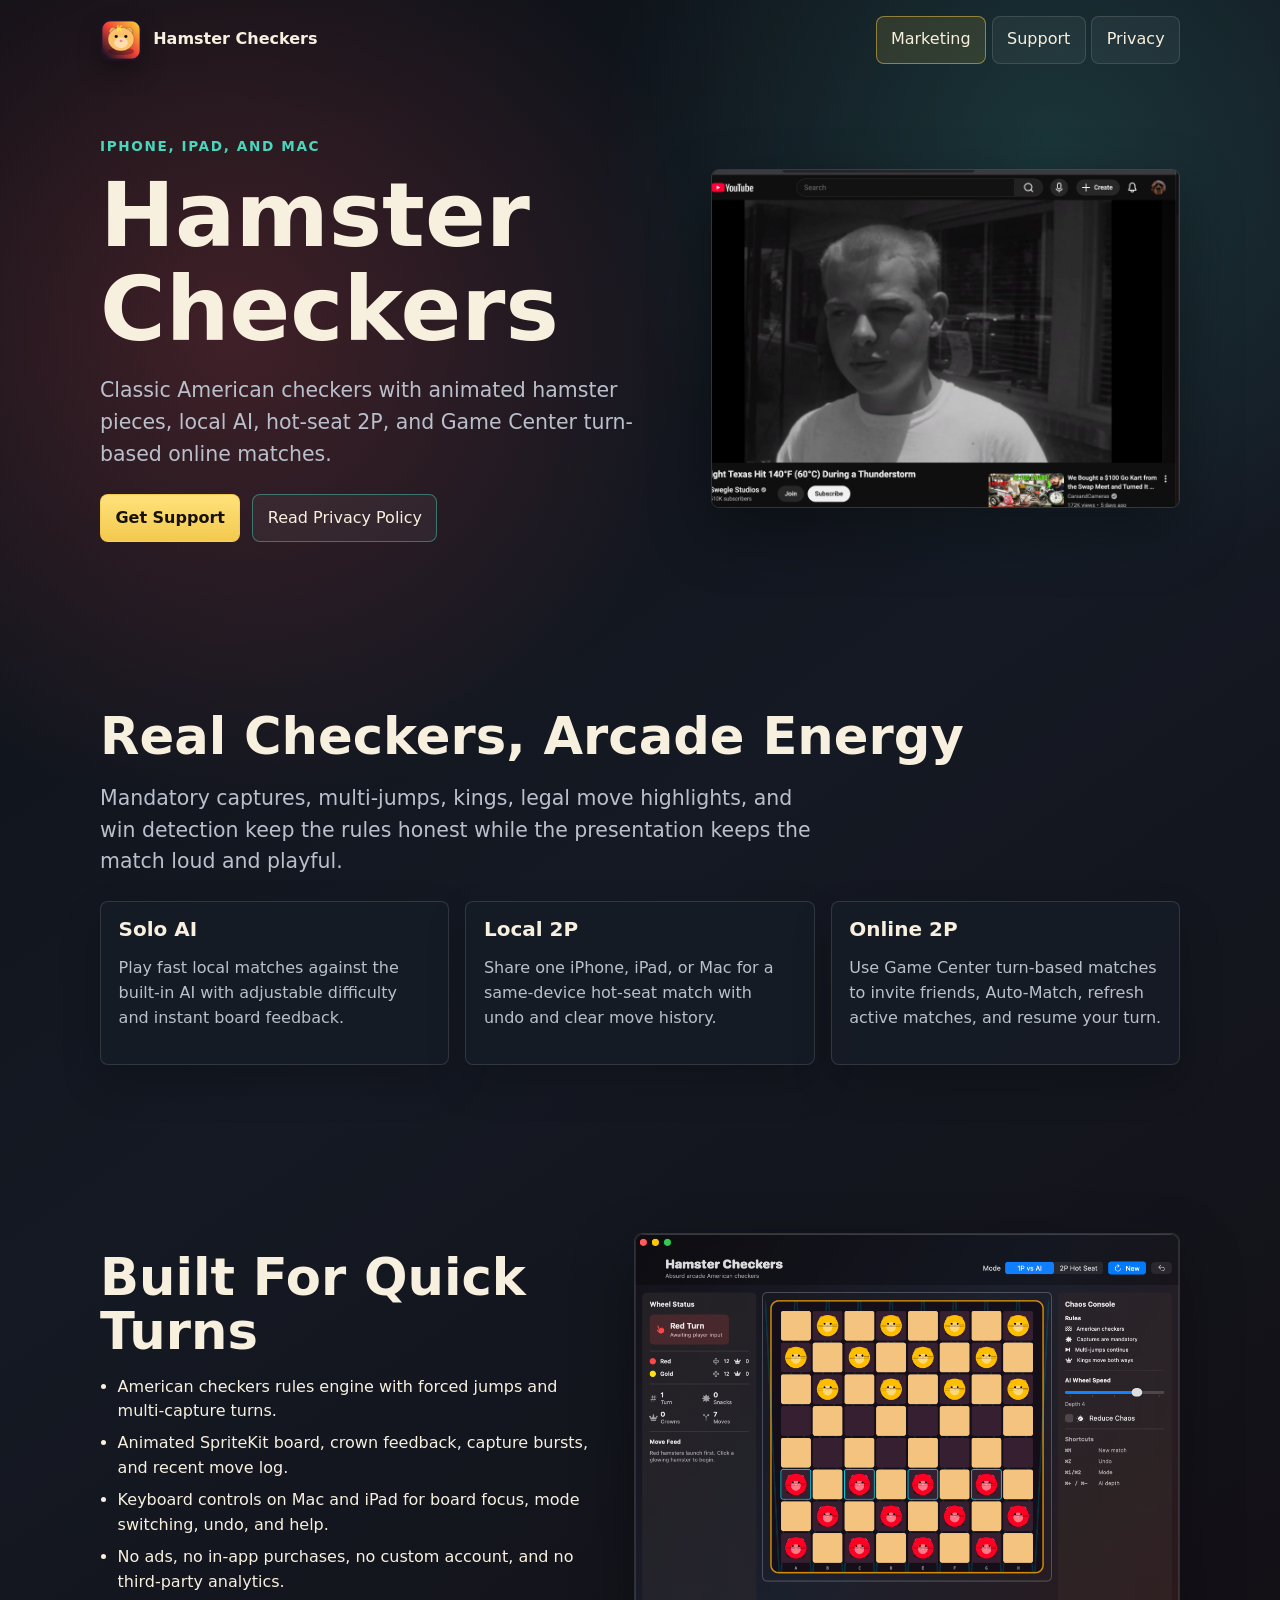
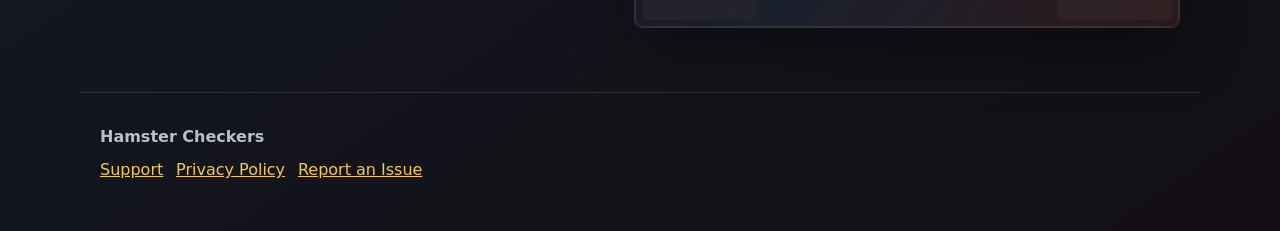
==== docs/index.html @ 631168ce "Add Hamster Checkers public pages" ====
<!doctype html>
<html lang="en">
<head>
  <meta charset="utf-8">
  <meta name="viewport" content="width=device-width, initial-scale=1">
  <meta name="description" content="Hamster Checkers is a native American checkers game for iPhone, iPad, and Mac with solo AI, local 2P, and Game Center online turn-based play.">
  <title>Hamster Checkers</title>
  <link rel="stylesheet" href="styles.css">
</head>
<body>
  <header class="site-header">
    <a class="brand" href="index.html">
      <img src="assets/hamster-checkers-icon.png" alt="">
      <span>Hamster Checkers</span>
    </a>
    <nav class="site-nav" aria-label="Main">
      <a href="index.html" aria-current="page">Marketing</a>
      <a href="support.html">Support</a>
      <a href="privacy.html">Privacy</a>
    </nav>
  </header>

  <main>
    <section class="hero">
      <div>
        <p class="eyebrow">iPhone, iPad, and Mac</p>
        <h1>Hamster Checkers</h1>
        <p class="lede">Classic American checkers with animated hamster pieces, local AI, hot-seat 2P, and Game Center turn-based online matches.</p>
        <div class="actions">
          <a class="button primary" href="support.html">Get Support</a>
          <a class="button secondary" href="privacy.html">Read Privacy Policy</a>
        </div>
      </div>
      <div class="hero-media">
        <img src="assets/hamster-checkers-game.png" alt="Hamster Checkers game board with pieces, move feed, and status panels.">
      </div>
    </section>

    <section class="page-main section">
      <h2>Real Checkers, Arcade Energy</h2>
      <p class="lede">Mandatory captures, multi-jumps, kings, legal move highlights, and win detection keep the rules honest while the presentation keeps the match loud and playful.</p>
      <div class="feature-grid">
        <article class="feature">
          <h3>Solo AI</h3>
          <p>Play fast local matches against the built-in AI with adjustable difficulty and instant board feedback.</p>
        </article>
        <article class="feature">
          <h3>Local 2P</h3>
          <p>Share one iPhone, iPad, or Mac for a same-device hot-seat match with undo and clear move history.</p>
        </article>
        <article class="feature">
          <h3>Online 2P</h3>
          <p>Use Game Center turn-based matches to invite friends, Auto-Match, refresh active matches, and resume your turn.</p>
        </article>
      </div>
    </section>

    <section class="page-main section split">
      <div>
        <h2>Built For Quick Turns</h2>
        <ul class="check-list">
          <li>American checkers rules engine with forced jumps and multi-capture turns.</li>
          <li>Animated SpriteKit board, crown feedback, capture bursts, and recent move log.</li>
          <li>Keyboard controls on Mac and iPad for board focus, mode switching, undo, and help.</li>
          <li>No ads, no in-app purchases, no custom account, and no third-party analytics.</li>
        </ul>
      </div>
      <img class="screen" src="assets/hamster-checkers-start.png" alt="Hamster Checkers start screen with game mode buttons.">
    </section>
  </main>

  <footer class="site-footer">
    <strong>Hamster Checkers</strong>
    <nav aria-label="Footer">
      <a href="support.html">Support</a>
      <a href="privacy.html">Privacy Policy</a>
      <a href="https://github.com/noktirnal42/hamster-checkers/issues/new/choose">Report an Issue</a>
    </nav>
  </footer>
</body>
</html>
---- docs/styles.css ----
:root {
  color-scheme: dark;
  --bg: #0d1016;
  --panel: #171d26;
  --panel-strong: #202937;
  --text: #f8f0df;
  --muted: #b9c0cb;
  --line: rgba(255, 255, 255, 0.12);
  --red: #ef4d55;
  --gold: #f3c94e;
  --teal: #48d6bd;
  --blue: #7ab7ff;
  --shadow: rgba(0, 0, 0, 0.34);
}

* {
  box-sizing: border-box;
}

html {
  background: var(--bg);
}

body {
  margin: 0;
  min-height: 100vh;
  color: var(--text);
  font-family: ui-sans-serif, system-ui, -apple-system, BlinkMacSystemFont, "Segoe UI", sans-serif;
  line-height: 1.55;
  background:
    radial-gradient(circle at 18% 18%, rgba(239, 77, 85, 0.22), transparent 30rem),
    radial-gradient(circle at 82% 8%, rgba(72, 214, 189, 0.16), transparent 28rem),
    linear-gradient(145deg, #0d1016 0%, #141923 48%, #130f14 100%);
}

a {
  color: var(--gold);
}

a:hover {
  color: var(--teal);
}

.site-header {
  display: flex;
  align-items: center;
  justify-content: space-between;
  gap: 1rem;
  max-width: 1120px;
  margin: 0 auto;
  padding: 1rem 1.25rem;
}

.brand {
  display: inline-flex;
  align-items: center;
  gap: 0.7rem;
  color: var(--text);
  text-decoration: none;
  font-weight: 850;
  letter-spacing: 0;
}

.brand img {
  width: 42px;
  height: 42px;
  border-radius: 10px;
  box-shadow: 0 10px 22px var(--shadow);
}

.site-nav {
  display: flex;
  align-items: center;
  gap: 0.35rem;
  flex-wrap: wrap;
  justify-content: flex-end;
}

.site-nav a,
.button {
  min-height: 42px;
  display: inline-flex;
  align-items: center;
  justify-content: center;
  border: 1px solid var(--line);
  border-radius: 8px;
  padding: 0.65rem 0.9rem;
  color: var(--text);
  text-decoration: none;
  background: rgba(255, 255, 255, 0.05);
}

.site-nav a[aria-current="page"] {
  border-color: rgba(243, 201, 78, 0.5);
  background: rgba(243, 201, 78, 0.12);
}

.button.primary {
  border-color: rgba(243, 201, 78, 0.65);
  color: #16110a;
  background: linear-gradient(180deg, #ffe27a, var(--gold));
  font-weight: 800;
}

.button.secondary {
  border-color: rgba(72, 214, 189, 0.45);
}

.hero,
.page-main {
  max-width: 1120px;
  margin: 0 auto;
  padding: 3.5rem 1.25rem 4rem;
}

.hero {
  display: grid;
  grid-template-columns: minmax(0, 1fr) minmax(320px, 0.82fr);
  gap: 2.5rem;
  align-items: center;
}

.eyebrow {
  margin: 0 0 0.7rem;
  color: var(--teal);
  font-size: 0.85rem;
  font-weight: 800;
  letter-spacing: 0.12em;
  text-transform: uppercase;
}

h1,
h2,
h3 {
  margin: 0;
  line-height: 1.05;
  letter-spacing: 0;
}

h1 {
  max-width: 780px;
  font-size: clamp(3rem, 7vw, 6.4rem);
}

h2 {
  font-size: clamp(2rem, 4vw, 3.4rem);
}

h3 {
  font-size: 1.25rem;
}

.lede {
  max-width: 720px;
  margin: 1.2rem 0 0;
  color: var(--muted);
  font-size: clamp(1.05rem, 2vw, 1.28rem);
}

.actions {
  display: flex;
  gap: 0.75rem;
  flex-wrap: wrap;
  margin-top: 1.5rem;
}

.hero-media {
  display: grid;
  gap: 1rem;
}

.hero-media img {
  width: 100%;
  display: block;
  border: 1px solid var(--line);
  border-radius: 8px;
  box-shadow: 0 24px 60px var(--shadow);
}

.feature-grid,
.support-grid {
  display: grid;
  grid-template-columns: repeat(3, minmax(0, 1fr));
  gap: 1rem;
  margin-top: 1.4rem;
}

.feature,
.support-card,
.policy-section {
  border: 1px solid var(--line);
  border-radius: 8px;
  padding: 1.1rem;
  background: rgba(23, 29, 38, 0.82);
  box-shadow: 0 18px 40px rgba(0, 0, 0, 0.18);
}

.feature p,
.support-card p,
.policy-section p,
.policy-section li {
  color: var(--muted);
}

.section {
  margin-top: 3rem;
}

.split {
  display: grid;
  grid-template-columns: minmax(0, 0.92fr) minmax(320px, 1fr);
  gap: 2rem;
  align-items: center;
}

.screen {
  width: 100%;
  border: 1px solid var(--line);
  border-radius: 8px;
  box-shadow: 0 24px 60px var(--shadow);
}

.check-list {
  padding-left: 1.1rem;
}

.check-list li + li {
  margin-top: 0.45rem;
}

.site-footer {
  max-width: 1120px;
  margin: 0 auto;
  padding: 2rem 1.25rem 3rem;
  color: var(--muted);
  border-top: 1px solid var(--line);
}

.site-footer nav {
  display: flex;
  gap: 0.8rem;
  flex-wrap: wrap;
  margin-top: 0.5rem;
}

@media (max-width: 860px) {
  .site-header {
    align-items: flex-start;
    flex-direction: column;
  }

  .site-nav {
    justify-content: flex-start;
  }

  .hero,
  .split,
  .feature-grid,
  .support-grid {
    grid-template-columns: 1fr;
  }

  .hero,
  .page-main {
    padding-top: 2.2rem;
  }
}

@media (max-width: 520px) {
  h1 {
    font-size: 2.75rem;
  }

  .site-nav a,
  .button {
    width: 100%;
  }

  .site-nav,
  .actions {
    width: 100%;
  }
}
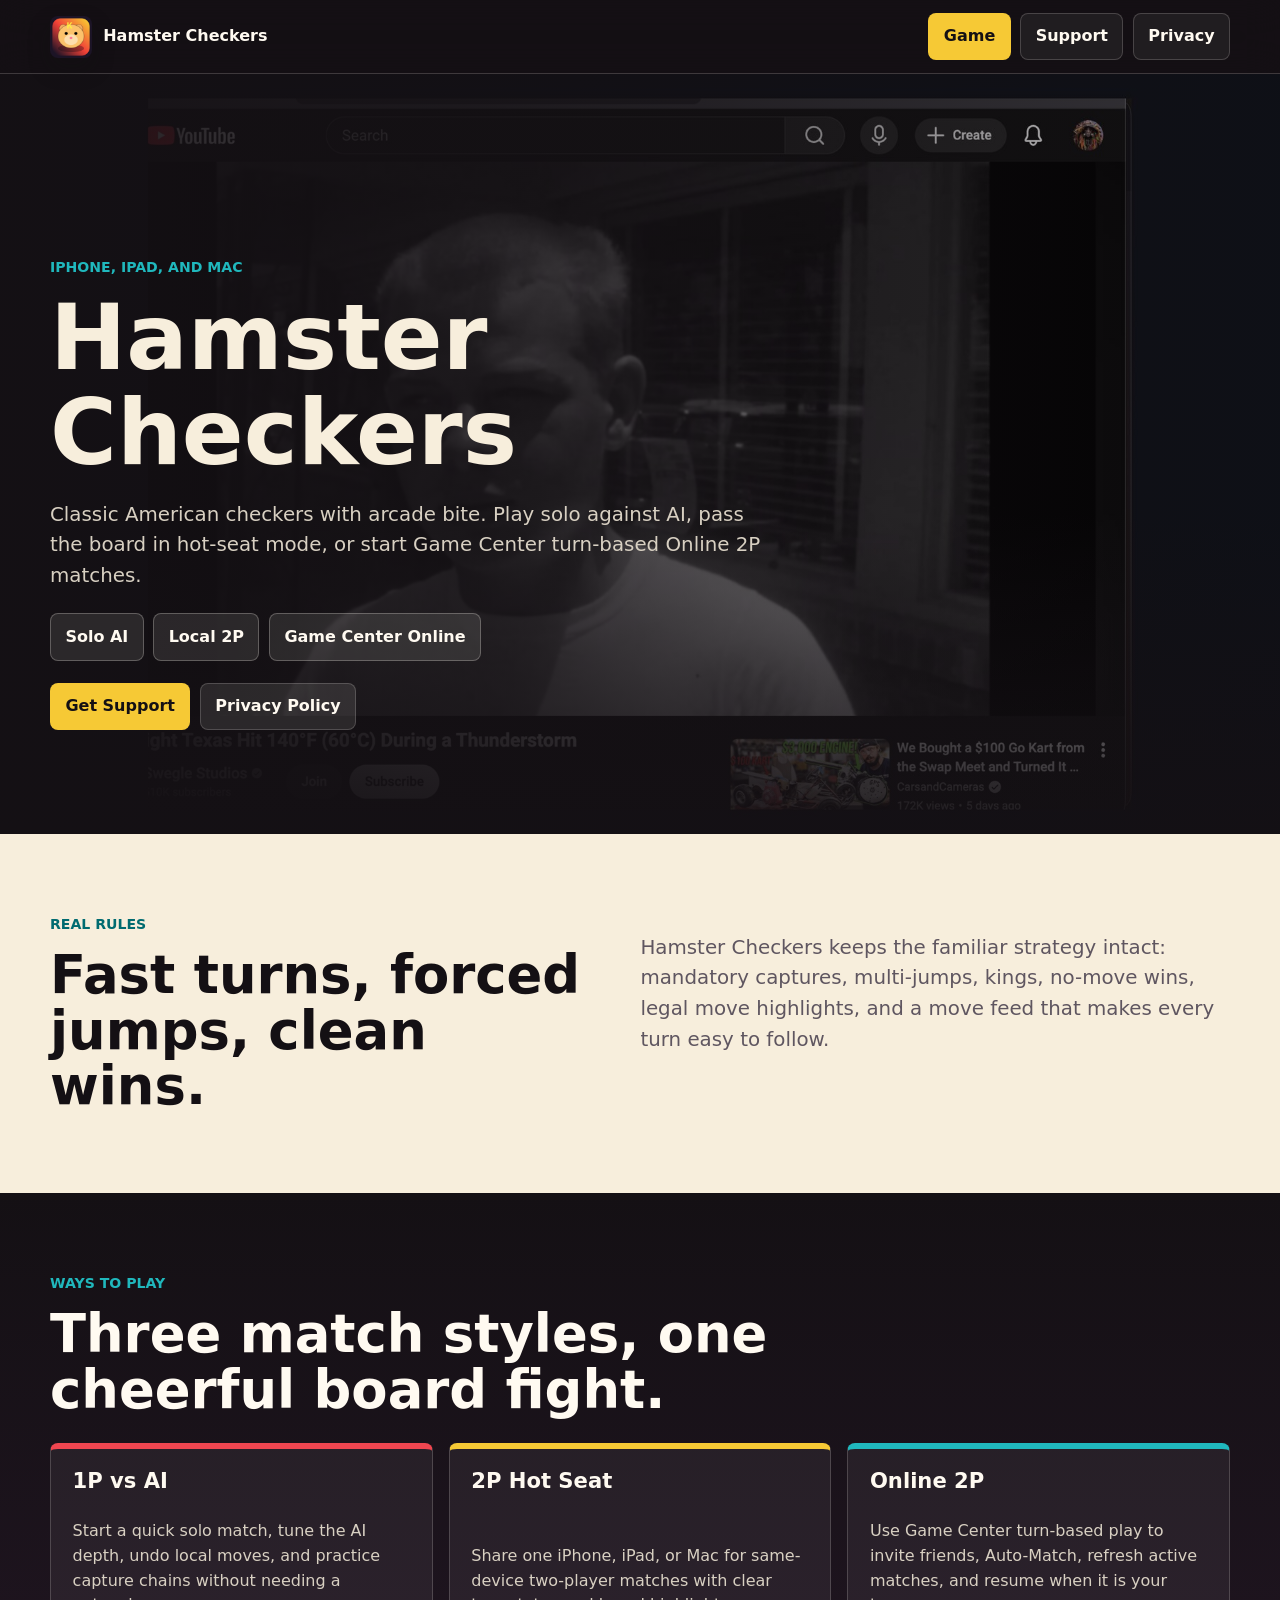
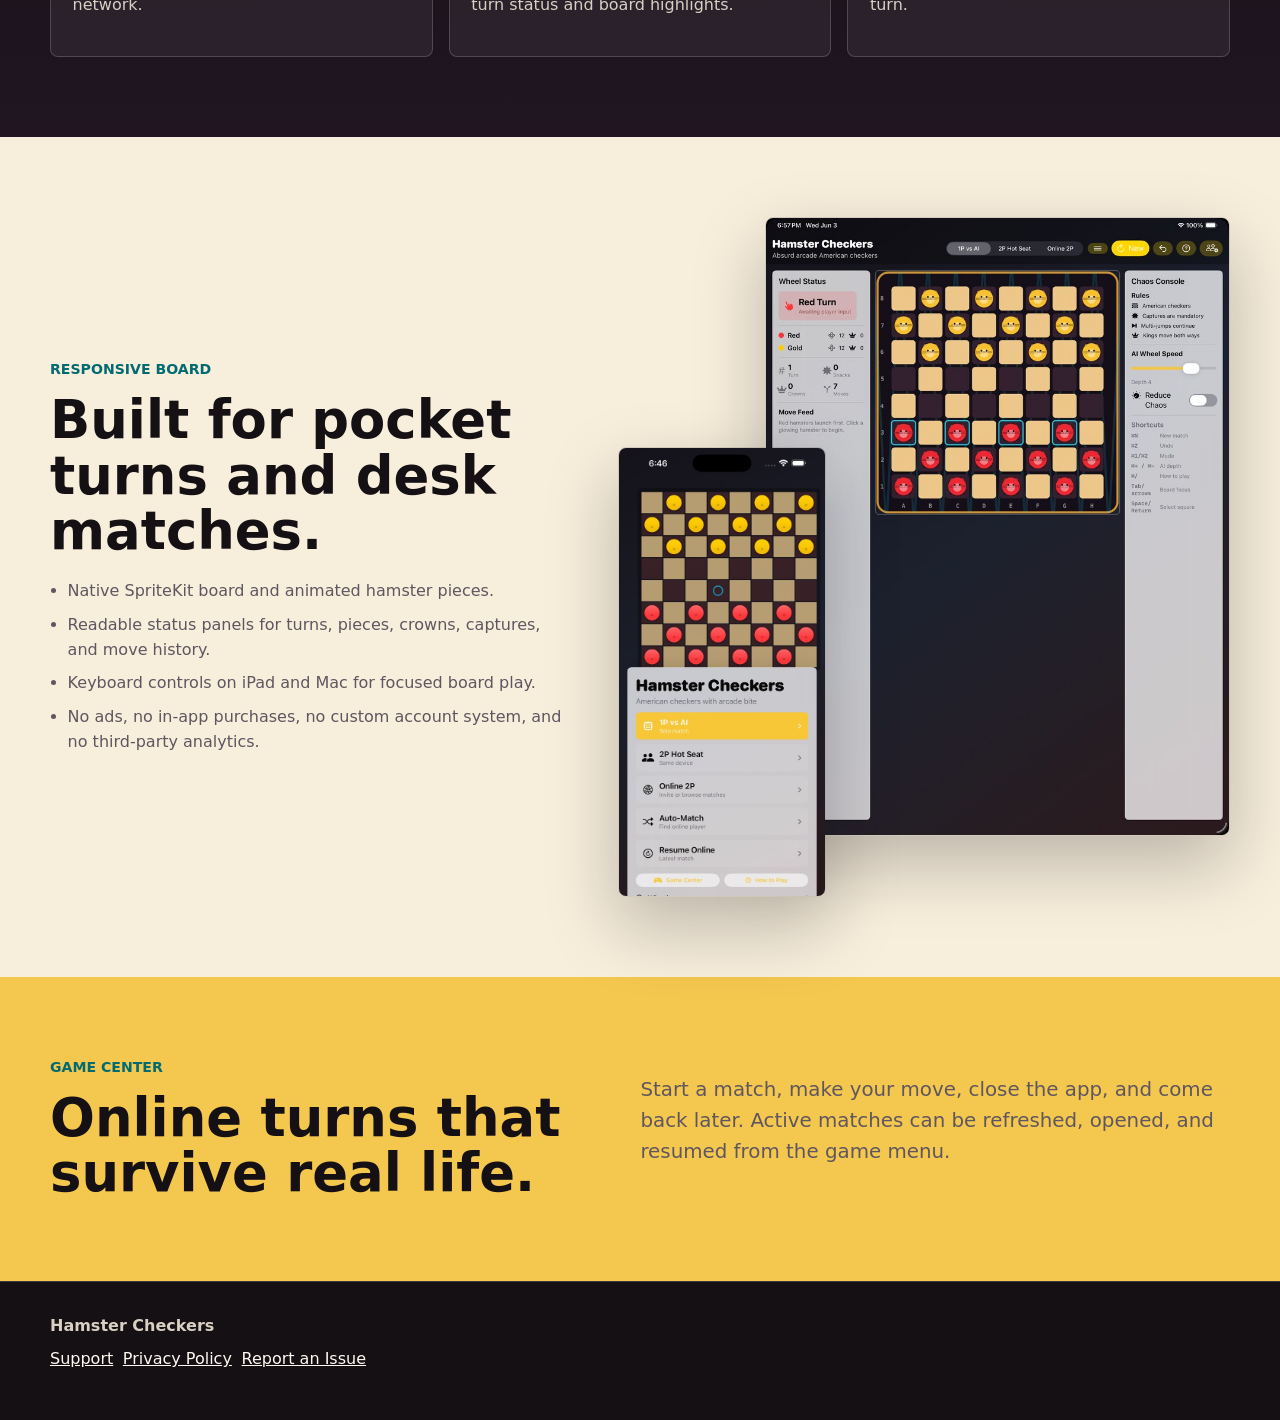
==== commit 03fcea6a: "Polish Hamster Checkers public pages" ====
--- a/docs/index.html
+++ b/docs/index.html
@@ -3,79 +3,118 @@
 <head>
   <meta charset="utf-8">
   <meta name="viewport" content="width=device-width, initial-scale=1">
-  <meta name="description" content="Hamster Checkers is a native American checkers game for iPhone, iPad, and Mac with solo AI, local 2P, and Game Center online turn-based play.">
+  <meta name="description" content="Hamster Checkers is a native American checkers game for iPhone, iPad, and Mac with solo AI, local 2P, and Game Center turn-based online play.">
+  <meta property="og:title" content="Hamster Checkers">
+  <meta property="og:description" content="Classic American checkers with arcade bite, solo AI, hot-seat 2P, and Game Center turn-based online matches.">
+  <meta property="og:image" content="https://noktirnal42.github.io/hamster-checkers/assets/hero-gameplay.jpg">
+  <meta property="og:type" content="website">
   <title>Hamster Checkers</title>
   <link rel="stylesheet" href="styles.css">
 </head>
 <body>
   <header class="site-header">
-    <a class="brand" href="index.html">
+    <a class="brand" href="index.html" aria-label="Hamster Checkers home">
       <img src="assets/hamster-checkers-icon.png" alt="">
       <span>Hamster Checkers</span>
     </a>
     <nav class="site-nav" aria-label="Main">
-      <a href="index.html" aria-current="page">Marketing</a>
+      <a href="index.html" aria-current="page">Game</a>
       <a href="support.html">Support</a>
       <a href="privacy.html">Privacy</a>
     </nav>
   </header>
 
   <main>
-    <section class="hero">
-      <div>
+    <section class="hero hero-home" aria-label="Hamster Checkers">
+      <div class="hero-shade"></div>
+      <div class="hero-content">
         <p class="eyebrow">iPhone, iPad, and Mac</p>
         <h1>Hamster Checkers</h1>
-        <p class="lede">Classic American checkers with animated hamster pieces, local AI, hot-seat 2P, and Game Center turn-based online matches.</p>
+        <p class="hero-copy">Classic American checkers with arcade bite. Play solo against AI, pass the board in hot-seat mode, or start Game Center turn-based Online 2P matches.</p>
+        <div class="storefront-badges" aria-label="Game features">
+          <span>Solo AI</span>
+          <span>Local 2P</span>
+          <span>Game Center Online</span>
+        </div>
         <div class="actions">
           <a class="button primary" href="support.html">Get Support</a>
-          <a class="button secondary" href="privacy.html">Read Privacy Policy</a>
+          <a class="button secondary" href="privacy.html">Privacy Policy</a>
         </div>
-      </div>
-      <div class="hero-media">
-        <img src="assets/hamster-checkers-game.png" alt="Hamster Checkers game board with pieces, move feed, and status panels.">
       </div>
     </section>
 
-    <section class="page-main section">
-      <h2>Real Checkers, Arcade Energy</h2>
-      <p class="lede">Mandatory captures, multi-jumps, kings, legal move highlights, and win detection keep the rules honest while the presentation keeps the match loud and playful.</p>
-      <div class="feature-grid">
-        <article class="feature">
-          <h3>Solo AI</h3>
-          <p>Play fast local matches against the built-in AI with adjustable difficulty and instant board feedback.</p>
-        </article>
-        <article class="feature">
-          <h3>Local 2P</h3>
-          <p>Share one iPhone, iPad, or Mac for a same-device hot-seat match with undo and clear move history.</p>
-        </article>
-        <article class="feature">
-          <h3>Online 2P</h3>
-          <p>Use Game Center turn-based matches to invite friends, Auto-Match, refresh active matches, and resume your turn.</p>
-        </article>
+    <section class="section-band cream intro-band">
+      <div class="content-wrap intro-grid">
+        <div>
+          <p class="eyebrow dark">Real Rules</p>
+          <h2>Fast turns, forced jumps, clean wins.</h2>
+        </div>
+        <p class="section-copy">Hamster Checkers keeps the familiar strategy intact: mandatory captures, multi-jumps, kings, no-move wins, legal move highlights, and a move feed that makes every turn easy to follow.</p>
       </div>
     </section>
 
-    <section class="page-main section split">
-      <div>
-        <h2>Built For Quick Turns</h2>
-        <ul class="check-list">
-          <li>American checkers rules engine with forced jumps and multi-capture turns.</li>
-          <li>Animated SpriteKit board, crown feedback, capture bursts, and recent move log.</li>
-          <li>Keyboard controls on Mac and iPad for board focus, mode switching, undo, and help.</li>
-          <li>No ads, no in-app purchases, no custom account, and no third-party analytics.</li>
-        </ul>
+    <section class="section-band ink">
+      <div class="content-wrap">
+        <div class="section-heading">
+          <p class="eyebrow">Ways To Play</p>
+          <h2>Three match styles, one cheerful board fight.</h2>
+        </div>
+        <div class="feature-grid">
+          <article class="feature-card red">
+            <h3>1P vs AI</h3>
+            <p>Start a quick solo match, tune the AI depth, undo local moves, and practice capture chains without needing a network.</p>
+          </article>
+          <article class="feature-card gold">
+            <h3>2P Hot Seat</h3>
+            <p>Share one iPhone, iPad, or Mac for same-device two-player matches with clear turn status and board highlights.</p>
+          </article>
+          <article class="feature-card teal">
+            <h3>Online 2P</h3>
+            <p>Use Game Center turn-based play to invite friends, Auto-Match, refresh active matches, and resume when it is your turn.</p>
+          </article>
+        </div>
       </div>
-      <img class="screen" src="assets/hamster-checkers-start.png" alt="Hamster Checkers start screen with game mode buttons.">
+    </section>
+
+    <section class="section-band cream device-band">
+      <div class="content-wrap device-grid">
+        <div>
+          <p class="eyebrow dark">Responsive Board</p>
+          <h2>Built for pocket turns and desk matches.</h2>
+          <ul class="check-list">
+            <li>Native SpriteKit board and animated hamster pieces.</li>
+            <li>Readable status panels for turns, pieces, crowns, captures, and move history.</li>
+            <li>Keyboard controls on iPad and Mac for focused board play.</li>
+            <li>No ads, no in-app purchases, no custom account system, and no third-party analytics.</li>
+          </ul>
+        </div>
+        <div class="device-showcase" aria-label="Hamster Checkers screenshots">
+          <img class="phone-shot" src="assets/phone-start.jpg" alt="Hamster Checkers start screen on iPhone with mode buttons for AI, hot seat, online, and Game Center.">
+          <img class="tablet-shot" src="assets/ipad-gameplay.jpg" alt="Hamster Checkers gameplay on iPad with full board, status panel, and chaos console.">
+        </div>
+      </div>
+    </section>
+
+    <section class="section-band cider">
+      <div class="content-wrap quote-band">
+        <div>
+          <p class="eyebrow dark">Game Center</p>
+          <h2>Online turns that survive real life.</h2>
+        </div>
+        <p class="section-copy">Start a match, make your move, close the app, and come back later. Active matches can be refreshed, opened, and resumed from the game menu.</p>
+      </div>
     </section>
   </main>
 
   <footer class="site-footer">
-    <strong>Hamster Checkers</strong>
-    <nav aria-label="Footer">
-      <a href="support.html">Support</a>
-      <a href="privacy.html">Privacy Policy</a>
-      <a href="https://github.com/noktirnal42/hamster-checkers/issues/new/choose">Report an Issue</a>
-    </nav>
+    <div class="footer-inner">
+      <strong>Hamster Checkers</strong>
+      <nav aria-label="Footer">
+        <a href="support.html">Support</a>
+        <a href="privacy.html">Privacy Policy</a>
+        <a href="https://github.com/noktirnal42/hamster-checkers/issues/new/choose">Report an Issue</a>
+      </nav>
+    </div>
   </footer>
 </body>
 </html>
--- a/docs/styles.css
+++ b/docs/styles.css
@@ -1,16 +1,19 @@
 :root {
-  color-scheme: dark;
-  --bg: #0d1016;
-  --panel: #171d26;
-  --panel-strong: #202937;
-  --text: #f8f0df;
-  --muted: #b9c0cb;
-  --line: rgba(255, 255, 255, 0.12);
-  --red: #ef4d55;
-  --gold: #f3c94e;
-  --teal: #48d6bd;
-  --blue: #7ab7ff;
-  --shadow: rgba(0, 0, 0, 0.34);
+  color-scheme: light dark;
+  --ink: #141014;
+  --ink-soft: #211822;
+  --cream: #f7eedc;
+  --paper: #fffaf1;
+  --cider: #f4c74f;
+  --red: #ef4650;
+  --teal: #20b8bd;
+  --gold: #f6c935;
+  --plum: #3a202e;
+  --muted-dark: #5f5660;
+  --muted-light: #d8d0c2;
+  --line-dark: rgba(20, 16, 20, 0.16);
+  --line-light: rgba(255, 250, 241, 0.18);
+  --shadow: rgba(20, 16, 20, 0.26);
 }
 
 * {
@@ -18,44 +21,46 @@
 }
 
 html {
-  background: var(--bg);
+  background: var(--ink);
 }
 
 body {
   margin: 0;
   min-height: 100vh;
-  color: var(--text);
+  color: var(--cream);
   font-family: ui-sans-serif, system-ui, -apple-system, BlinkMacSystemFont, "Segoe UI", sans-serif;
   line-height: 1.55;
-  background:
-    radial-gradient(circle at 18% 18%, rgba(239, 77, 85, 0.22), transparent 30rem),
-    radial-gradient(circle at 82% 8%, rgba(72, 214, 189, 0.16), transparent 28rem),
-    linear-gradient(145deg, #0d1016 0%, #141923 48%, #130f14 100%);
+  background: var(--ink);
 }
 
 a {
-  color: var(--gold);
-}
-
-a:hover {
-  color: var(--teal);
+  color: inherit;
+}
+
+img {
+  max-width: 100%;
 }
 
 .site-header {
+  position: sticky;
+  top: 0;
+  z-index: 20;
   display: flex;
   align-items: center;
   justify-content: space-between;
   gap: 1rem;
-  max-width: 1120px;
-  margin: 0 auto;
-  padding: 1rem 1.25rem;
+  padding: 0.8rem max(1rem, calc((100vw - 1180px) / 2));
+  color: var(--paper);
+  background: rgba(20, 16, 20, 0.9);
+  border-bottom: 1px solid var(--line-light);
+  backdrop-filter: blur(18px);
 }
 
 .brand {
   display: inline-flex;
   align-items: center;
   gap: 0.7rem;
-  color: var(--text);
+  color: var(--paper);
   text-decoration: none;
   font-weight: 850;
   letter-spacing: 0;
@@ -64,69 +69,137 @@
 .brand img {
   width: 42px;
   height: 42px;
-  border-radius: 10px;
+  border-radius: 8px;
   box-shadow: 0 10px 22px var(--shadow);
 }
 
-.site-nav {
+.site-nav,
+.actions,
+.storefront-badges,
+.site-footer nav {
   display: flex;
   align-items: center;
-  gap: 0.35rem;
+  gap: 0.6rem;
   flex-wrap: wrap;
+}
+
+.site-nav {
   justify-content: flex-end;
 }
 
 .site-nav a,
-.button {
+.button,
+.storefront-badges span {
   min-height: 42px;
   display: inline-flex;
   align-items: center;
   justify-content: center;
-  border: 1px solid var(--line);
+  border: 1px solid var(--line-light);
   border-radius: 8px;
   padding: 0.65rem 0.9rem;
-  color: var(--text);
   text-decoration: none;
-  background: rgba(255, 255, 255, 0.05);
+  font-weight: 750;
+  letter-spacing: 0;
+}
+
+.site-nav a {
+  color: var(--paper);
+  background: rgba(255, 250, 241, 0.06);
 }
 
 .site-nav a[aria-current="page"] {
-  border-color: rgba(243, 201, 78, 0.5);
-  background: rgba(243, 201, 78, 0.12);
+  color: var(--ink);
+  border-color: transparent;
+  background: var(--gold);
 }
 
 .button.primary {
-  border-color: rgba(243, 201, 78, 0.65);
-  color: #16110a;
-  background: linear-gradient(180deg, #ffe27a, var(--gold));
-  font-weight: 800;
+  color: var(--ink);
+  border-color: transparent;
+  background: var(--gold);
 }
 
 .button.secondary {
-  border-color: rgba(72, 214, 189, 0.45);
-}
-
-.hero,
-.page-main {
-  max-width: 1120px;
+  color: var(--paper);
+  background: rgba(255, 250, 241, 0.1);
+}
+
+.button.dark-button {
+  width: fit-content;
+  color: var(--paper);
+  background: var(--ink);
+  border-color: var(--ink);
+}
+
+.hero {
+  position: relative;
+  min-height: 760px;
+  display: grid;
+  align-items: end;
+  overflow: hidden;
+  background-position: center;
+  background-size: cover;
+}
+
+.hero-home {
+  background-image: url("assets/hero-gameplay.jpg");
+}
+
+.hero-shade {
+  position: absolute;
+  inset: 0;
+  background:
+    linear-gradient(90deg, rgba(20, 16, 20, 0.96) 0%, rgba(20, 16, 20, 0.78) 38%, rgba(20, 16, 20, 0.18) 100%),
+    linear-gradient(0deg, rgba(20, 16, 20, 0.88) 0%, rgba(20, 16, 20, 0) 42%);
+}
+
+.hero-content,
+.content-wrap {
+  width: min(1180px, calc(100% - 2rem));
   margin: 0 auto;
-  padding: 3.5rem 1.25rem 4rem;
-}
-
-.hero {
-  display: grid;
-  grid-template-columns: minmax(0, 1fr) minmax(320px, 0.82fr);
-  gap: 2.5rem;
+}
+
+.hero-content {
+  position: relative;
+  z-index: 1;
+  padding: 6rem 0 6.5rem;
+}
+
+.page-hero {
+  color: var(--paper);
+  background: var(--ink);
+}
+
+.page-hero-grid {
+  display: grid;
+  grid-template-columns: minmax(0, 0.9fr) minmax(360px, 1fr);
+  gap: 3rem;
   align-items: center;
+  padding: 5rem 0;
+}
+
+.page-hero img {
+  display: block;
+  border: 1px solid var(--line-light);
+  border-radius: 8px;
+  box-shadow: 0 22px 50px rgba(0, 0, 0, 0.28);
+}
+
+.policy-intro {
+  padding: 5rem 0 4.5rem;
 }
 
 .eyebrow {
   margin: 0 0 0.7rem;
   color: var(--teal);
-  font-size: 0.85rem;
-  font-weight: 800;
-  letter-spacing: 0.12em;
+  font-size: 0.88rem;
+  font-weight: 850;
+  letter-spacing: 0;
   text-transform: uppercase;
+}
+
+.eyebrow.dark {
+  color: #006b70;
 }
 
 h1,
@@ -138,146 +211,350 @@
 }
 
 h1 {
+  max-width: 820px;
+  font-size: 5.7rem;
+}
+
+h2 {
+  font-size: 3.3rem;
+}
+
+h3 {
+  font-size: 1.32rem;
+}
+
+.hero-copy,
+.section-copy {
+  max-width: 720px;
+  margin: 1.15rem 0 0;
+  color: var(--muted-light);
+  font-size: 1.24rem;
+}
+
+.hero-copy.narrow {
+  max-width: 620px;
+}
+
+.section-copy {
+  color: var(--muted-dark);
+}
+
+.actions,
+.storefront-badges {
+  margin-top: 1.35rem;
+}
+
+.storefront-badges span {
+  min-height: 36px;
+  color: var(--paper);
+  border-color: rgba(255, 250, 241, 0.25);
+  background: rgba(255, 250, 241, 0.1);
+}
+
+.section-band {
+  padding: 5rem 0;
+}
+
+.section-band.cream {
+  color: var(--ink);
+  background: var(--cream);
+}
+
+.section-band.paper {
+  color: var(--ink);
+  background: var(--paper);
+}
+
+.section-band.ink {
+  color: var(--paper);
+  background: linear-gradient(180deg, #141014 0%, #201521 100%);
+}
+
+.section-band.cider {
+  color: var(--ink);
+  background: var(--cider);
+}
+
+.intro-grid,
+.quote-band,
+.help-grid {
+  display: grid;
+  grid-template-columns: minmax(0, 0.92fr) minmax(320px, 1fr);
+  gap: 3rem;
+  align-items: start;
+}
+
+.section-heading {
   max-width: 780px;
-  font-size: clamp(3rem, 7vw, 6.4rem);
-}
-
-h2 {
-  font-size: clamp(2rem, 4vw, 3.4rem);
-}
-
-h3 {
-  font-size: 1.25rem;
-}
-
-.lede {
-  max-width: 720px;
-  margin: 1.2rem 0 0;
-  color: var(--muted);
-  font-size: clamp(1.05rem, 2vw, 1.28rem);
-}
-
-.actions {
-  display: flex;
-  gap: 0.75rem;
-  flex-wrap: wrap;
-  margin-top: 1.5rem;
-}
-
-.hero-media {
-  display: grid;
-  gap: 1rem;
-}
-
-.hero-media img {
-  width: 100%;
-  display: block;
-  border: 1px solid var(--line);
-  border-radius: 8px;
-  box-shadow: 0 24px 60px var(--shadow);
+  margin-bottom: 1.6rem;
 }
 
 .feature-grid,
-.support-grid {
+.support-grid,
+.trust-grid {
   display: grid;
   grid-template-columns: repeat(3, minmax(0, 1fr));
   gap: 1rem;
-  margin-top: 1.4rem;
-}
-
-.feature,
+}
+
+.feature-card,
 .support-card,
+.trust-grid article {
+  min-height: 214px;
+  border-radius: 8px;
+  padding: 1.35rem;
+  border: 1px solid var(--line-light);
+  background: rgba(255, 250, 241, 0.06);
+}
+
+.feature-card {
+  display: flex;
+  flex-direction: column;
+  justify-content: space-between;
+}
+
+.feature-card p,
+.help-grid li {
+  color: var(--muted-light);
+}
+
+.feature-card.red {
+  border-top: 6px solid var(--red);
+}
+
+.feature-card.gold {
+  border-top: 6px solid var(--gold);
+}
+
+.feature-card.teal {
+  border-top: 6px solid var(--teal);
+}
+
+.device-grid {
+  display: grid;
+  grid-template-columns: minmax(0, 0.85fr) minmax(460px, 1fr);
+  gap: 3rem;
+  align-items: center;
+}
+
+.device-showcase {
+  position: relative;
+  min-height: 680px;
+}
+
+.phone-shot,
+.tablet-shot {
+  position: absolute;
+  display: block;
+  border: 1px solid var(--line-dark);
+  border-radius: 8px;
+  box-shadow: 0 28px 70px var(--shadow);
+}
+
+.phone-shot {
+  z-index: 2;
+  width: 34%;
+  left: 0;
+  bottom: 0;
+}
+
+.tablet-shot {
+  width: 76%;
+  right: 0;
+  top: 0;
+}
+
+.support-card,
+.trust-grid article {
+  color: var(--ink);
+  border-color: var(--line-dark);
+  background: var(--paper);
+}
+
+.support-card {
+  display: flex;
+  flex-direction: column;
+  gap: 1rem;
+}
+
+.support-card p,
+.trust-grid p,
+.policy-section p,
+.two-column-copy p,
+.check-list {
+  color: var(--muted-dark);
+}
+
+.support-card .button {
+  margin-top: auto;
+}
+
+.check-list {
+  margin: 1.3rem 0 0;
+  padding-left: 1.1rem;
+}
+
+.check-list.light {
+  color: var(--muted-light);
+  margin-top: 0;
+}
+
+.check-list li + li {
+  margin-top: 0.55rem;
+}
+
+.two-column-copy {
+  display: grid;
+  grid-template-columns: repeat(2, minmax(0, 1fr));
+  gap: 3rem;
+}
+
+.policy-stack {
+  display: grid;
+  gap: 1rem;
+}
+
 .policy-section {
-  border: 1px solid var(--line);
+  border: 1px solid var(--line-dark);
   border-radius: 8px;
-  padding: 1.1rem;
-  background: rgba(23, 29, 38, 0.82);
-  box-shadow: 0 18px 40px rgba(0, 0, 0, 0.18);
-}
-
-.feature p,
-.support-card p,
-.policy-section p,
-.policy-section li {
-  color: var(--muted);
-}
-
-.section {
-  margin-top: 3rem;
-}
-
-.split {
-  display: grid;
-  grid-template-columns: minmax(0, 0.92fr) minmax(320px, 1fr);
-  gap: 2rem;
-  align-items: center;
-}
-
-.screen {
-  width: 100%;
-  border: 1px solid var(--line);
-  border-radius: 8px;
-  box-shadow: 0 24px 60px var(--shadow);
-}
-
-.check-list {
-  padding-left: 1.1rem;
-}
-
-.check-list li + li {
-  margin-top: 0.45rem;
+  padding: 1.45rem;
+  background: #ffffff;
 }
 
 .site-footer {
-  max-width: 1120px;
+  color: var(--muted-light);
+  background: var(--ink);
+  border-top: 1px solid var(--line-light);
+}
+
+.footer-inner {
+  width: min(1180px, calc(100% - 2rem));
   margin: 0 auto;
-  padding: 2rem 1.25rem 3rem;
-  color: var(--muted);
-  border-top: 1px solid var(--line);
+  padding: 2rem 0 3rem;
 }
 
 .site-footer nav {
-  display: flex;
-  gap: 0.8rem;
-  flex-wrap: wrap;
-  margin-top: 0.5rem;
-}
-
-@media (max-width: 860px) {
+  margin-top: 0.55rem;
+}
+
+.site-footer a {
+  color: var(--paper);
+}
+
+@media (max-width: 980px) {
+  h1 {
+    font-size: 4.4rem;
+  }
+
+  h2 {
+    font-size: 2.7rem;
+  }
+
+  .hero {
+    min-height: 700px;
+  }
+
+  .page-hero-grid,
+  .intro-grid,
+  .quote-band,
+  .help-grid,
+  .device-grid,
+  .two-column-copy,
+  .feature-grid,
+  .support-grid,
+  .trust-grid {
+    grid-template-columns: 1fr;
+  }
+
+  .device-showcase {
+    min-height: 620px;
+  }
+}
+
+@media (max-width: 680px) {
   .site-header {
     align-items: flex-start;
     flex-direction: column;
   }
 
-  .site-nav {
-    justify-content: flex-start;
-  }
-
-  .hero,
-  .split,
-  .feature-grid,
-  .support-grid {
-    grid-template-columns: 1fr;
-  }
-
-  .hero,
-  .page-main {
-    padding-top: 2.2rem;
-  }
-}
-
-@media (max-width: 520px) {
-  h1 {
-    font-size: 2.75rem;
-  }
-
-  .site-nav a,
-  .button {
-    width: 100%;
-  }
-
   .site-nav,
   .actions {
     width: 100%;
-  }
-}
+    justify-content: flex-start;
+  }
+
+  .site-nav a,
+  .actions .button {
+    flex: 1 1 150px;
+  }
+
+  .hero {
+    min-height: 690px;
+  }
+
+  .hero-shade {
+    background:
+      linear-gradient(0deg, rgba(20, 16, 20, 0.94) 0%, rgba(20, 16, 20, 0.52) 100%),
+      linear-gradient(90deg, rgba(20, 16, 20, 0.82) 0%, rgba(20, 16, 20, 0.22) 100%);
+  }
+
+  .hero-content {
+    padding: 4rem 0 4.5rem;
+  }
+
+  .page-hero-grid,
+  .policy-intro {
+    padding: 3.5rem 0;
+  }
+
+  .section-band {
+    padding: 3.5rem 0;
+  }
+
+  h1 {
+    font-size: 3.45rem;
+  }
+
+  h2 {
+    font-size: 2.25rem;
+  }
+
+  .hero-copy,
+  .section-copy {
+    font-size: 1.08rem;
+  }
+
+  .device-showcase {
+    min-height: 520px;
+  }
+
+  .phone-shot {
+    width: 38%;
+  }
+
+  .tablet-shot {
+    width: 78%;
+  }
+}
+
+@media (max-width: 460px) {
+  h1 {
+    font-size: 2.9rem;
+  }
+
+  h2 {
+    font-size: 2rem;
+  }
+
+  .brand span {
+    font-size: 0.95rem;
+  }
+
+  .storefront-badges span {
+    flex: 1 1 100%;
+  }
+
+  .device-showcase {
+    min-height: 420px;
+  }
+}
